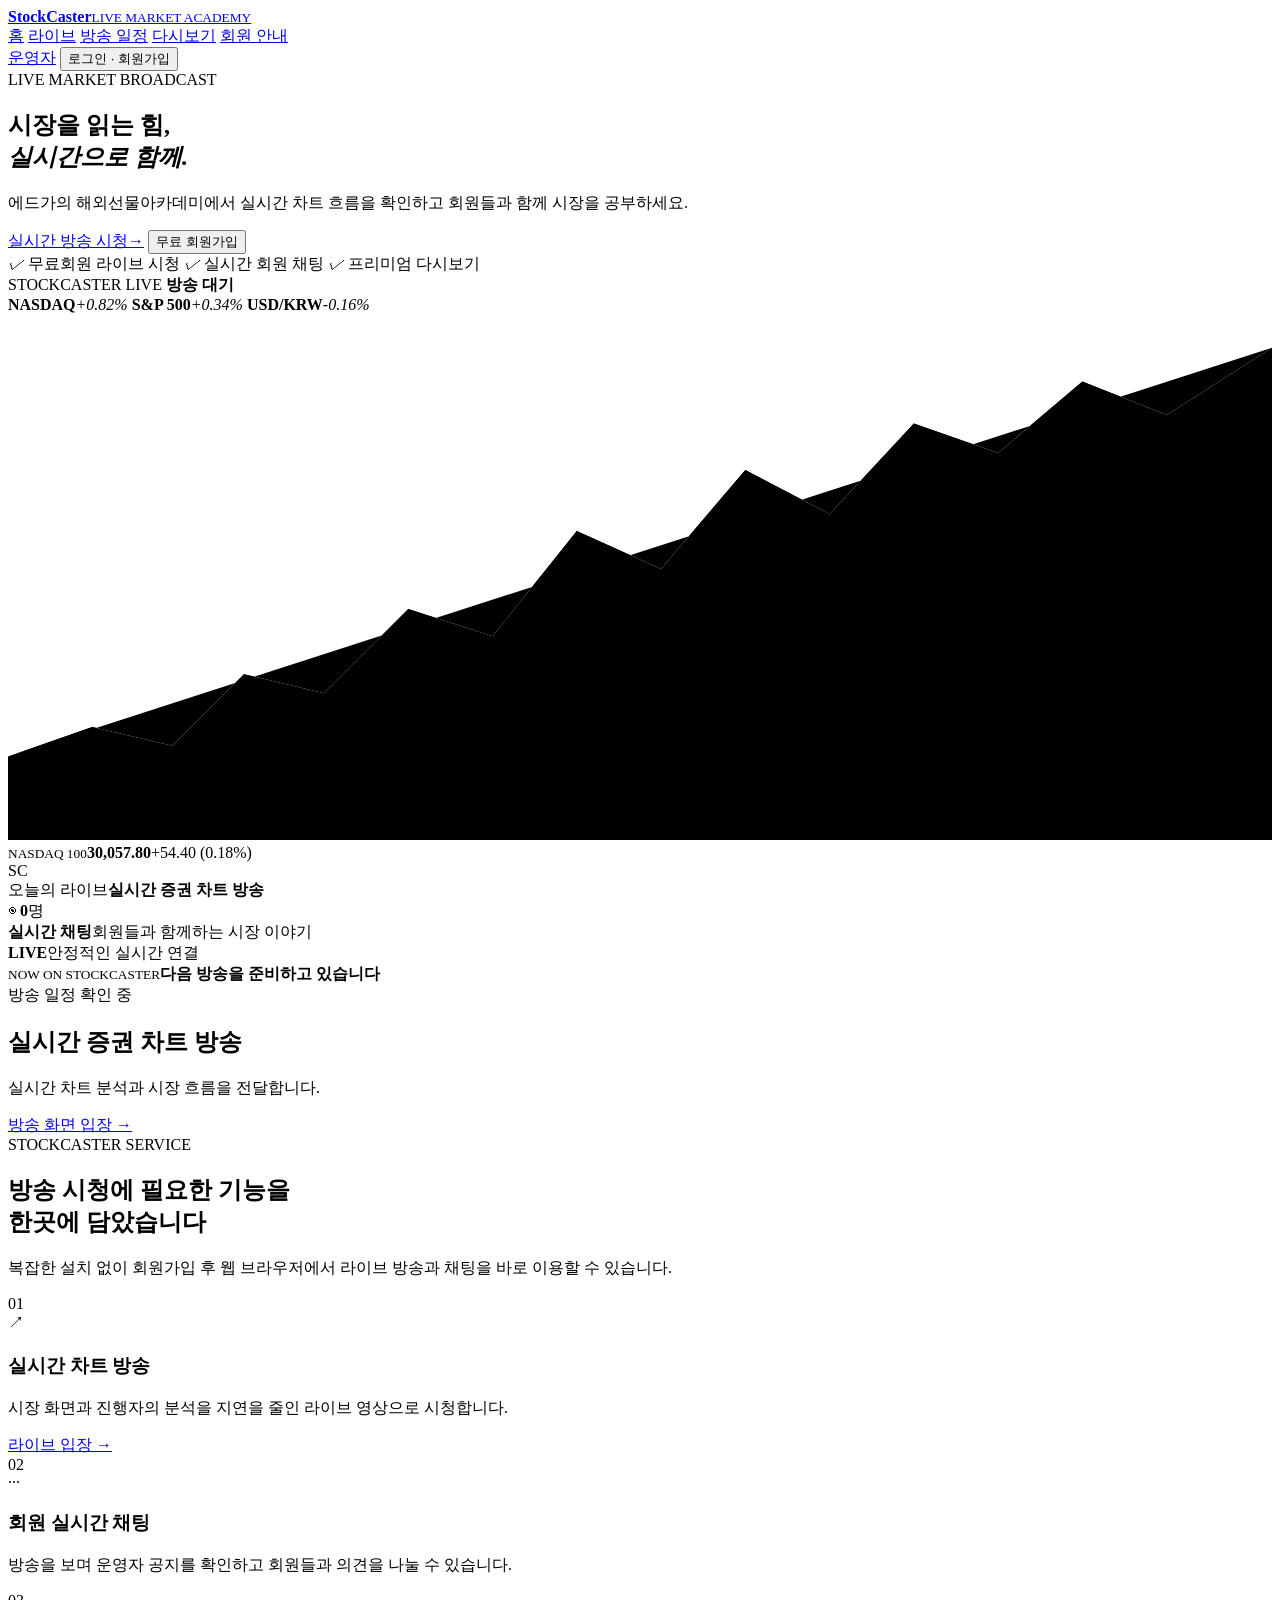
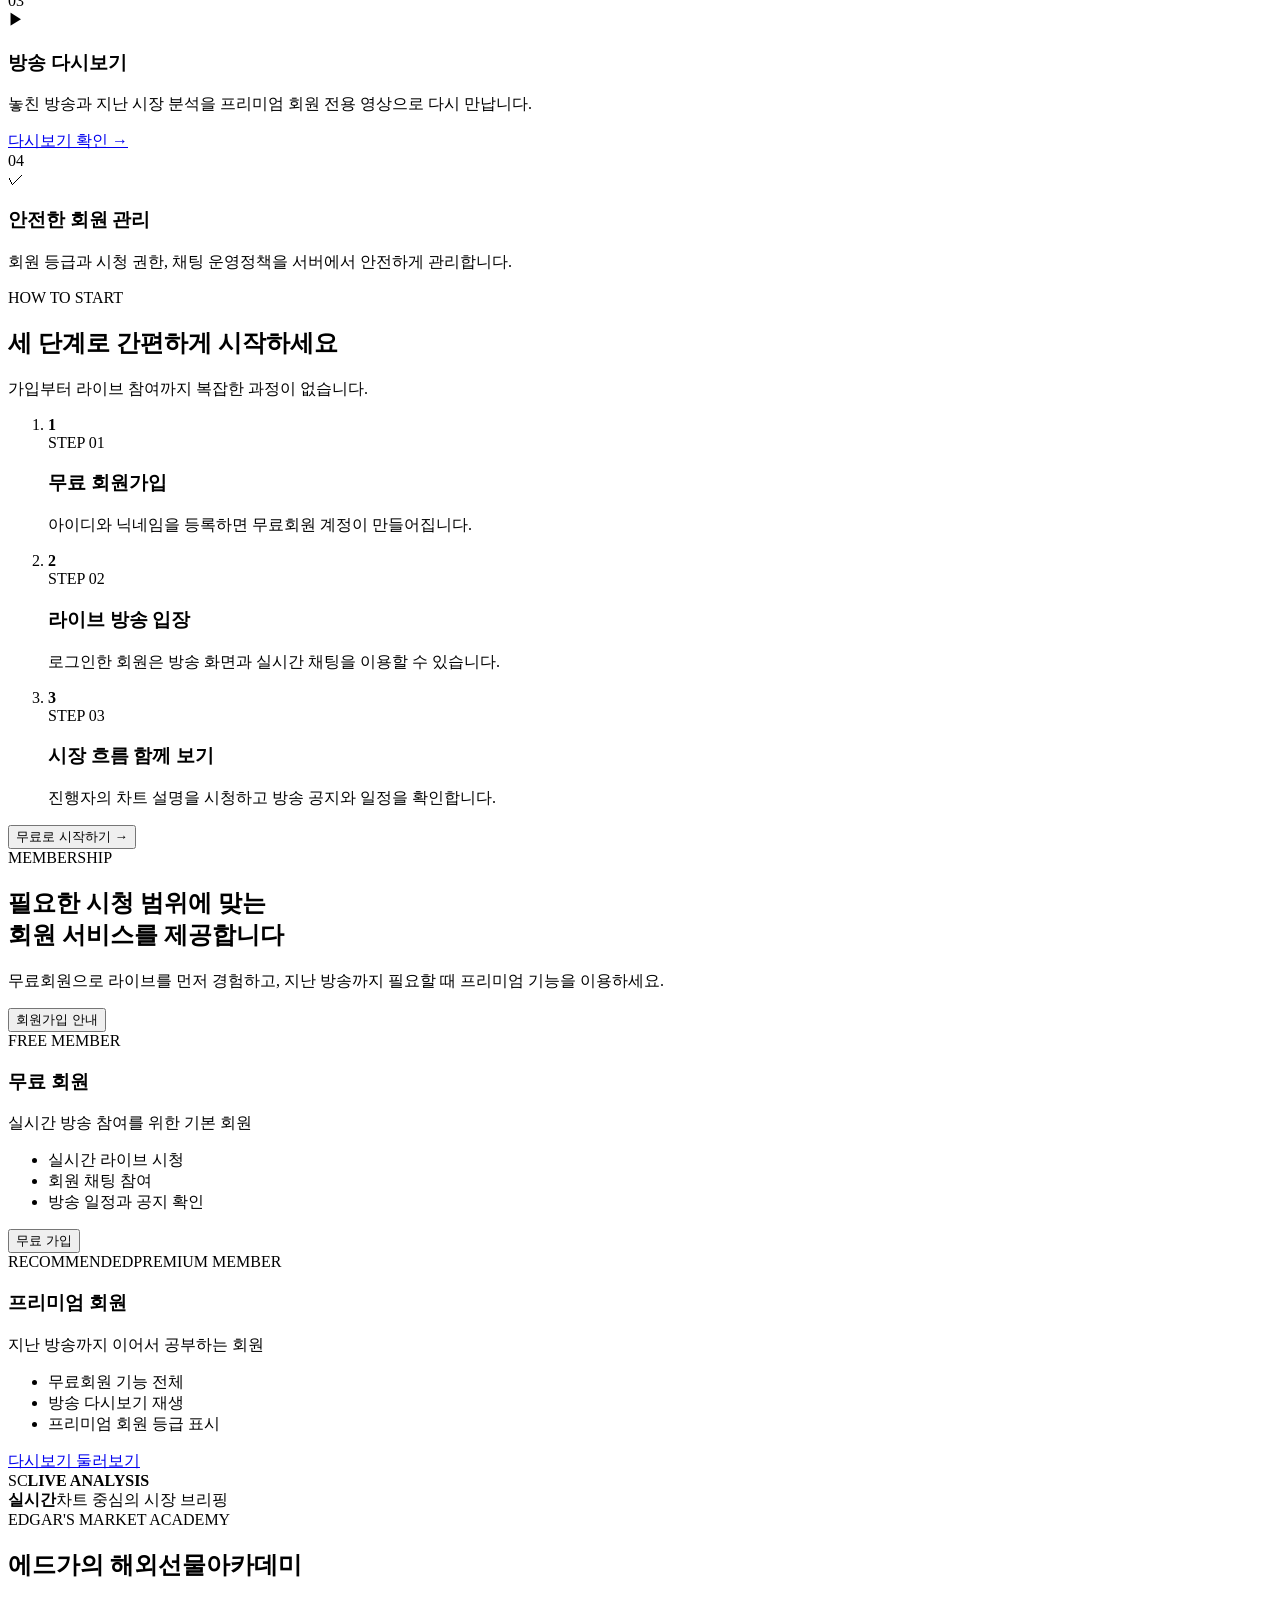
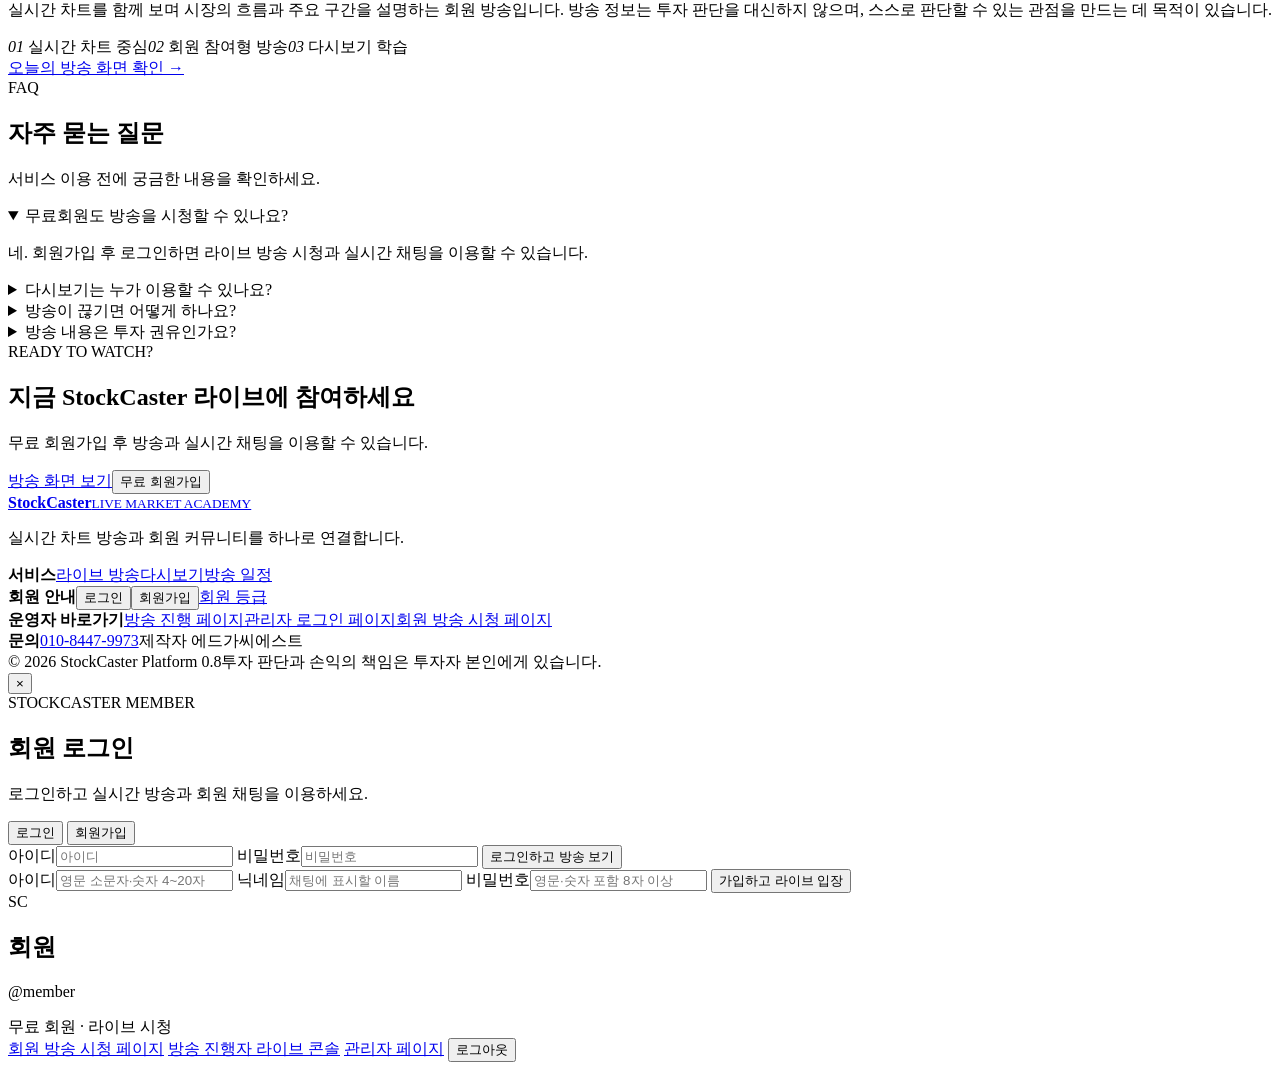
==== StockCasterPlatform/StockCasterPlatform/wwwroot/index.html @ 21820a6d "Initial StockCaster broadcasting platform" ====
<!doctype html>
<html lang="ko">
<head>
  <meta charset="utf-8">
  <meta name="viewport" content="width=device-width, initial-scale=1">
  <meta name="theme-color" content="#11142d">
  <meta name="description" content="실시간 시장 방송과 회원 채팅, 방송 다시보기를 제공하는 StockCaster 방송 플랫폼입니다.">
  <title>에드가의 해외선물아카데미 | StockCaster</title>
  <link rel="stylesheet" href="/styles.css?v=20260815.2" onerror="setTimeout(() => { this.href = '/styles.css?v=20260815.2&amp;retry=' + Date.now(); }, 1200)">
  <link rel="stylesheet" href="/landing.css">
  <script defer src="/ticker.js"></script>
  <script defer src="/landing.js"></script>
</head>
<body class="landing-body">
  <header class="site-header landing-header">
    <a class="brand" href="/" aria-label="StockCaster 홈">
      <span class="brand-mark" aria-hidden="true"><span class="chart-line"></span></span>
      <span><strong>StockCaster</strong><small>LIVE MARKET ACADEMY</small></span>
    </a>
    <nav class="top-nav landing-nav" aria-label="주요 메뉴">
      <a class="active" href="/">홈</a>
      <a href="/live">라이브</a>
      <a href="#broadcastSchedule">방송 일정</a>
      <a href="/replays">다시보기</a>
      <a href="#membership">회원 안내</a>
    </nav>
    <div class="landing-header-actions">
      <a class="operator-entry" href="/admin" title="관리자 로그인">운영자</a>
      <button id="memberButton" class="member-button landing-member-button" type="button">로그인 · 회원가입</button>
    </div>
  </header>

  <div class="risk-ticker landing-risk-ticker" role="note" aria-label="주요 공지">
    <div class="ticker-track"></div>
  </div>

  <main>
    <section class="landing-hero">
      <div class="landing-container hero-grid">
        <div class="hero-copy">
          <div class="hero-kicker"><i></i><span>LIVE MARKET BROADCAST</span></div>
          <h1>시장을 읽는 힘,<br><em>실시간으로 함께.</em></h1>
          <p>에드가의 해외선물아카데미에서 실시간 차트 흐름을 확인하고 회원들과 함께 시장을 공부하세요.</p>
          <div class="hero-actions">
            <a id="heroLiveButton" class="landing-button primary" href="/live"><span>실시간 방송 시청</span><b>→</b></a>
            <button id="heroJoinButton" class="landing-button secondary" type="button">무료 회원가입</button>
          </div>
          <div class="hero-trust">
            <span><i>✓</i> 무료회원 라이브 시청</span>
            <span><i>✓</i> 실시간 회원 채팅</span>
            <span><i>✓</i> 프리미엄 다시보기</span>
          </div>
        </div>

        <div class="market-preview" aria-label="StockCaster 방송 화면 미리보기">
          <div class="preview-glow"></div>
          <div class="preview-window">
            <div class="preview-toolbar">
              <div class="window-dots" aria-hidden="true"><i></i><i></i><i></i></div>
              <span>STOCKCASTER LIVE</span>
              <span id="heroLiveBadge" class="preview-live-badge"><i></i><b>방송 대기</b></span>
            </div>
            <div class="preview-market-row">
              <span><b>NASDAQ</b><em class="up">+0.82%</em></span>
              <span><b>S&amp;P 500</b><em class="up">+0.34%</em></span>
              <span><b>USD/KRW</b><em class="down">-0.16%</em></span>
            </div>
            <div class="preview-chart">
              <div class="chart-grid" aria-hidden="true"></div>
              <svg viewBox="0 0 600 250" preserveAspectRatio="none" aria-hidden="true">
                <defs>
                  <linearGradient id="chartArea" x1="0" y1="0" x2="0" y2="1">
                    <stop offset="0" stop-color="#7cf6d2" stop-opacity=".28"></stop>
                    <stop offset="1" stop-color="#7cf6d2" stop-opacity="0"></stop>
                  </linearGradient>
                  <linearGradient id="chartStroke" x1="0" y1="0" x2="1" y2="0">
                    <stop offset="0" stop-color="#7b68f7"></stop>
                    <stop offset="1" stop-color="#7cf6d2"></stop>
                  </linearGradient>
                </defs>
                <path class="chart-area" d="M0 210 L40 196 L78 205 L112 171 L150 180 L190 140 L230 153 L270 103 L310 121 L350 74 L390 95 L430 52 L470 66 L510 32 L550 48 L600 16 L600 250 L0 250 Z"></path>
                <path class="chart-stroke" d="M0 210 L40 196 L78 205 L112 171 L150 180 L190 140 L230 153 L270 103 L310 121 L350 74 L390 95 L430 52 L470 66 L510 32 L550 48 L600 16"></path>
              </svg>
              <div class="chart-value"><small>NASDAQ 100</small><strong>30,057.80</strong><span>+54.40 (0.18%)</span></div>
            </div>
            <div class="preview-program">
              <div class="host-avatar">SC</div>
              <div><span>오늘의 라이브</span><strong id="heroBroadcastTitle">실시간 증권 차트 방송</strong></div>
              <span class="preview-viewers">◉ <b id="heroViewerCount">0</b>명</span>
            </div>
          </div>
          <div class="floating-card chat"><i></i><span><b>실시간 채팅</b>회원들과 함께하는 시장 이야기</span></div>
          <div class="floating-card signal"><b>LIVE</b><span>안정적인 실시간 연결</span></div>
        </div>
      </div>
    </section>

    <section id="broadcastSchedule" class="landing-section live-summary-section">
      <div class="landing-container">
        <article class="live-summary-card">
          <div class="summary-status">
            <span id="landingStatusOrb" class="summary-orb"><i></i></span>
            <div><small>NOW ON STOCKCASTER</small><strong id="landingStatusText">다음 방송을 준비하고 있습니다</strong></div>
          </div>
          <div class="summary-program">
            <span id="landingSchedule">방송 일정 확인 중</span>
            <h2 id="landingBroadcastTitle">실시간 증권 차트 방송</h2>
            <p id="landingBroadcastDescription">실시간 차트 분석과 시장 흐름을 전달합니다.</p>
          </div>
          <a id="landingBroadcastButton" class="landing-button primary compact" href="/live">방송 화면 입장 <b>→</b></a>
        </article>
      </div>
    </section>

    <section id="service" class="landing-section service-section">
      <div class="landing-container">
        <div class="section-heading">
          <div><span>STOCKCASTER SERVICE</span><h2>방송 시청에 필요한 기능을<br>한곳에 담았습니다</h2></div>
          <p>복잡한 설치 없이 회원가입 후 웹 브라우저에서 라이브 방송과 채팅을 바로 이용할 수 있습니다.</p>
        </div>
        <div class="service-grid">
          <article class="service-card featured"><span class="service-number">01</span><div class="service-icon live-icon">↗</div><h3>실시간 차트 방송</h3><p>시장 화면과 진행자의 분석을 지연을 줄인 라이브 영상으로 시청합니다.</p><a href="/live">라이브 입장 →</a></article>
          <article class="service-card"><span class="service-number">02</span><div class="service-icon chat-icon">···</div><h3>회원 실시간 채팅</h3><p>방송을 보며 운영자 공지를 확인하고 회원들과 의견을 나눌 수 있습니다.</p></article>
          <article class="service-card"><span class="service-number">03</span><div class="service-icon replay-icon">▶</div><h3>방송 다시보기</h3><p>놓친 방송과 지난 시장 분석을 프리미엄 회원 전용 영상으로 다시 만납니다.</p><a href="/replays">다시보기 확인 →</a></article>
          <article class="service-card"><span class="service-number">04</span><div class="service-icon shield-icon">✓</div><h3>안전한 회원 관리</h3><p>회원 등급과 시청 권한, 채팅 운영정책을 서버에서 안전하게 관리합니다.</p></article>
        </div>
      </div>
    </section>

    <section class="landing-section journey-section">
      <div class="landing-container">
        <div class="section-heading centered"><span>HOW TO START</span><h2>세 단계로 간편하게 시작하세요</h2><p>가입부터 라이브 참여까지 복잡한 과정이 없습니다.</p></div>
        <ol class="journey-grid">
          <li><b>1</b><div><span>STEP 01</span><h3>무료 회원가입</h3><p>아이디와 닉네임을 등록하면 무료회원 계정이 만들어집니다.</p></div></li>
          <li><b>2</b><div><span>STEP 02</span><h3>라이브 방송 입장</h3><p>로그인한 회원은 방송 화면과 실시간 채팅을 이용할 수 있습니다.</p></div></li>
          <li><b>3</b><div><span>STEP 03</span><h3>시장 흐름 함께 보기</h3><p>진행자의 차트 설명을 시청하고 방송 공지와 일정을 확인합니다.</p></div></li>
        </ol>
        <button id="journeyJoinButton" class="landing-button primary journey-cta" type="button">무료로 시작하기 <b>→</b></button>
      </div>
    </section>

    <section id="membership" class="landing-section membership-section">
      <div class="landing-container membership-layout">
        <div class="membership-copy">
          <span>MEMBERSHIP</span>
          <h2>필요한 시청 범위에 맞는<br>회원 서비스를 제공합니다</h2>
          <p>무료회원으로 라이브를 먼저 경험하고, 지난 방송까지 필요할 때 프리미엄 기능을 이용하세요.</p>
          <button id="membershipJoinButton" class="landing-button light" type="button">회원가입 안내</button>
        </div>
        <div class="membership-cards">
          <article><span class="plan-name">FREE MEMBER</span><h3>무료 회원</h3><p>실시간 방송 참여를 위한 기본 회원</p><ul><li>실시간 라이브 시청</li><li>회원 채팅 참여</li><li>방송 일정과 공지 확인</li></ul><button class="plan-button" type="button" data-open-register>무료 가입</button></article>
          <article class="premium"><span class="recommended">RECOMMENDED</span><span class="plan-name">PREMIUM MEMBER</span><h3>프리미엄 회원</h3><p>지난 방송까지 이어서 공부하는 회원</p><ul><li>무료회원 기능 전체</li><li>방송 다시보기 재생</li><li>프리미엄 회원 등급 표시</li></ul><a class="plan-button" href="/replays">다시보기 둘러보기</a></article>
        </div>
      </div>
    </section>

    <section class="landing-section host-section">
      <div class="landing-container host-grid">
        <div class="host-visual" aria-hidden="true">
          <div class="host-screen"><span>SC</span><i></i><i></i><i></i><b>LIVE ANALYSIS</b></div>
          <div class="host-stat"><strong>실시간</strong><span>차트 중심의 시장 브리핑</span></div>
        </div>
        <div class="host-intro">
          <span>EDGAR'S MARKET ACADEMY</span>
          <h2>에드가의 해외선물아카데미</h2>
          <p>실시간 차트를 함께 보며 시장의 흐름과 주요 구간을 설명하는 회원 방송입니다. 방송 정보는 투자 판단을 대신하지 않으며, 스스로 판단할 수 있는 관점을 만드는 데 목적이 있습니다.</p>
          <div class="host-points"><span><i>01</i> 실시간 차트 중심</span><span><i>02</i> 회원 참여형 방송</span><span><i>03</i> 다시보기 학습</span></div>
          <a class="text-link" href="/live">오늘의 방송 화면 확인 →</a>
        </div>
      </div>
    </section>

    <section class="landing-section faq-section">
      <div class="landing-container faq-layout">
        <div><span>FAQ</span><h2>자주 묻는 질문</h2><p>서비스 이용 전에 궁금한 내용을 확인하세요.</p></div>
        <div class="faq-list">
          <details open><summary>무료회원도 방송을 시청할 수 있나요?</summary><p>네. 회원가입 후 로그인하면 라이브 방송 시청과 실시간 채팅을 이용할 수 있습니다.</p></details>
          <details><summary>다시보기는 누가 이용할 수 있나요?</summary><p>다시보기 영상 재생은 프리미엄 회원과 운영자에게 제공됩니다.</p></details>
          <details><summary>방송이 끊기면 어떻게 하나요?</summary><p>방송 화면이 자동으로 다시 연결합니다. 계속 재생되지 않으면 방송 상태 확인 버튼을 눌러 주세요.</p></details>
          <details><summary>방송 내용은 투자 권유인가요?</summary><p>아닙니다. 모든 방송과 자료는 투자 참고 및 교육 목적이며 수익을 보장하지 않습니다.</p></details>
        </div>
      </div>
    </section>

    <section class="landing-cta-section">
      <div class="landing-container landing-cta-card">
        <div><span>READY TO WATCH?</span><h2>지금 StockCaster 라이브에 참여하세요</h2><p>무료 회원가입 후 방송과 실시간 채팅을 이용할 수 있습니다.</p></div>
        <div><a class="landing-button light" href="/live">방송 화면 보기</a><button id="bottomJoinButton" class="landing-button outline-light" type="button">무료 회원가입</button></div>
      </div>
    </section>
  </main>

  <footer class="landing-footer">
    <div class="landing-container footer-grid">
      <div><a class="brand" href="/"><span class="brand-mark"><span class="chart-line"></span></span><span><strong>StockCaster</strong><small>LIVE MARKET ACADEMY</small></span></a><p>실시간 차트 방송과 회원 커뮤니티를 하나로 연결합니다.</p></div>
      <div class="footer-links"><strong>서비스</strong><a href="/live">라이브 방송</a><a href="/replays">다시보기</a><a href="#broadcastSchedule">방송 일정</a></div>
      <div class="footer-links"><strong>회원 안내</strong><button type="button" data-open-login>로그인</button><button type="button" data-open-register>회원가입</button><a href="#membership">회원 등급</a></div>
      <div class="footer-links operator-footer-links"><strong>운영자 바로가기</strong><a href="/studio">방송 진행 페이지</a><a href="/admin">관리자 로그인 페이지</a><a href="/live">회원 방송 시청 페이지</a></div>
      <div class="footer-contact"><strong>문의</strong><a href="tel:01084479973">010-8447-9973</a><span>제작자 에드가씨에스트</span></div>
    </div>
    <div class="landing-container footer-bottom"><span>© 2026 StockCaster Platform 0.8</span><span>투자 판단과 손익의 책임은 투자자 본인에게 있습니다.</span></div>
  </footer>

  <div id="authModal" class="modal-backdrop hidden" aria-hidden="true">
    <section class="auth-modal landing-auth-modal" role="dialog" aria-modal="true" aria-labelledby="authTitle">
      <button id="authCloseButton" class="modal-close" type="button" aria-label="닫기">×</button>

      <div id="authForms">
        <div class="eyebrow">STOCKCASTER MEMBER</div>
        <h2 id="authTitle">회원 로그인</h2>
        <p class="auth-description">로그인하고 실시간 방송과 회원 채팅을 이용하세요.</p>
        <div class="auth-tabs">
          <button class="active" type="button" data-auth-tab="login">로그인</button>
          <button type="button" data-auth-tab="register">회원가입</button>
        </div>
        <form id="loginForm" class="auth-form">
          <label><span>아이디</span><input id="loginUsername" required autocomplete="username" placeholder="아이디"></label>
          <label><span>비밀번호</span><input id="loginPassword" type="password" required autocomplete="current-password" placeholder="비밀번호"></label>
          <button class="primary-button" type="submit">로그인하고 방송 보기</button>
        </form>
        <form id="registerForm" class="auth-form hidden">
          <label><span>아이디</span><input id="registerUsername" required minlength="4" maxlength="20" autocomplete="username" placeholder="영문 소문자·숫자 4~20자"></label>
          <label><span>닉네임</span><input id="registerDisplayName" required minlength="2" maxlength="20" autocomplete="nickname" placeholder="채팅에 표시할 이름"></label>
          <label><span>비밀번호</span><input id="registerPassword" type="password" required minlength="8" autocomplete="new-password" placeholder="영문·숫자 포함 8자 이상"></label>
          <button class="primary-button" type="submit">가입하고 라이브 입장</button>
        </form>
        <div id="authError" class="form-error hidden" role="alert"></div>
      </div>

      <div id="accountPanel" class="account-panel hidden">
        <div id="accountAvatar" class="account-avatar">SC</div>
        <h2 id="accountName">회원</h2>
        <p id="accountUsername">@member</p>
        <div id="accountTier" class="account-tier">무료 회원 · 라이브 시청</div>
        <a class="admin-link" href="/live">회원 방송 시청 페이지</a>
        <a id="studioLink" class="admin-link hidden" href="/studio">방송 진행자 라이브 콘솔</a>
        <a id="adminLink" class="admin-link hidden" href="/admin">관리자 페이지</a>
        <button id="logoutButton" class="secondary-button" type="button">로그아웃</button>
      </div>
    </section>
  </div>
</body>
</html>
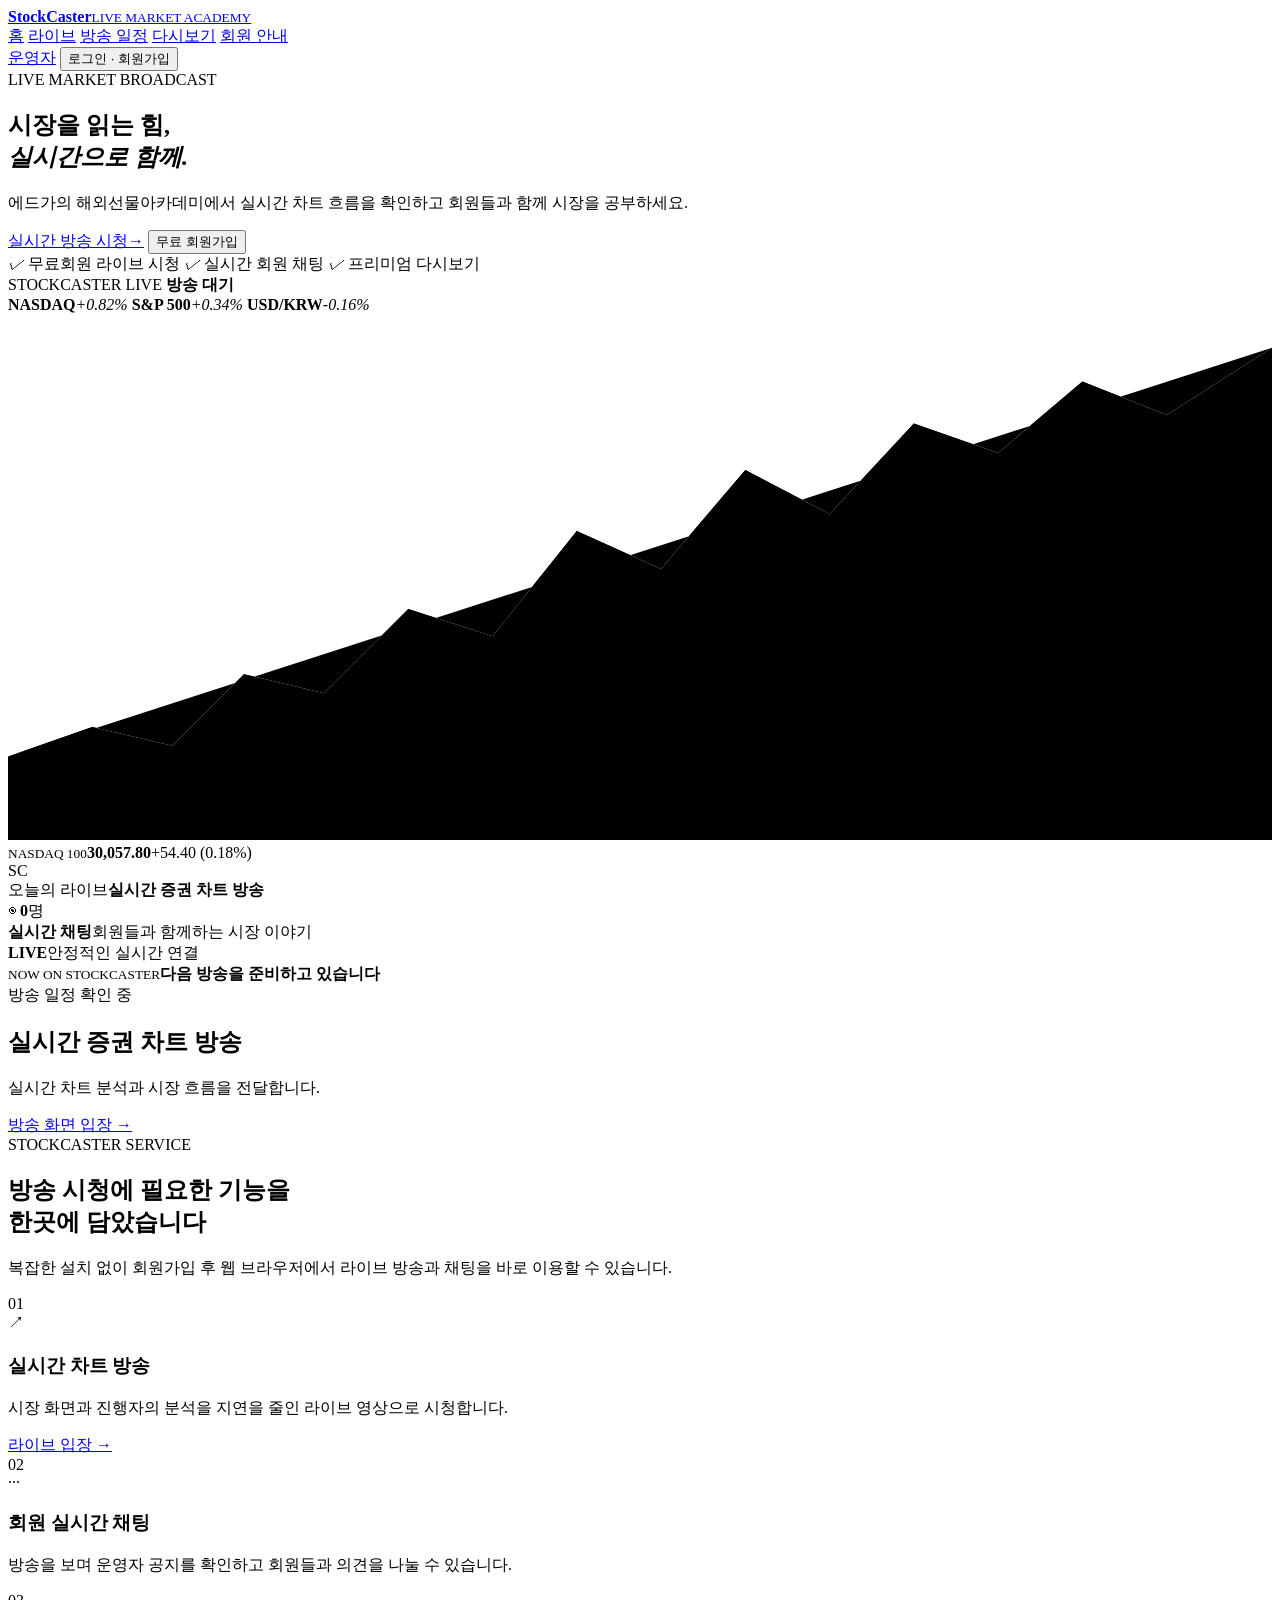
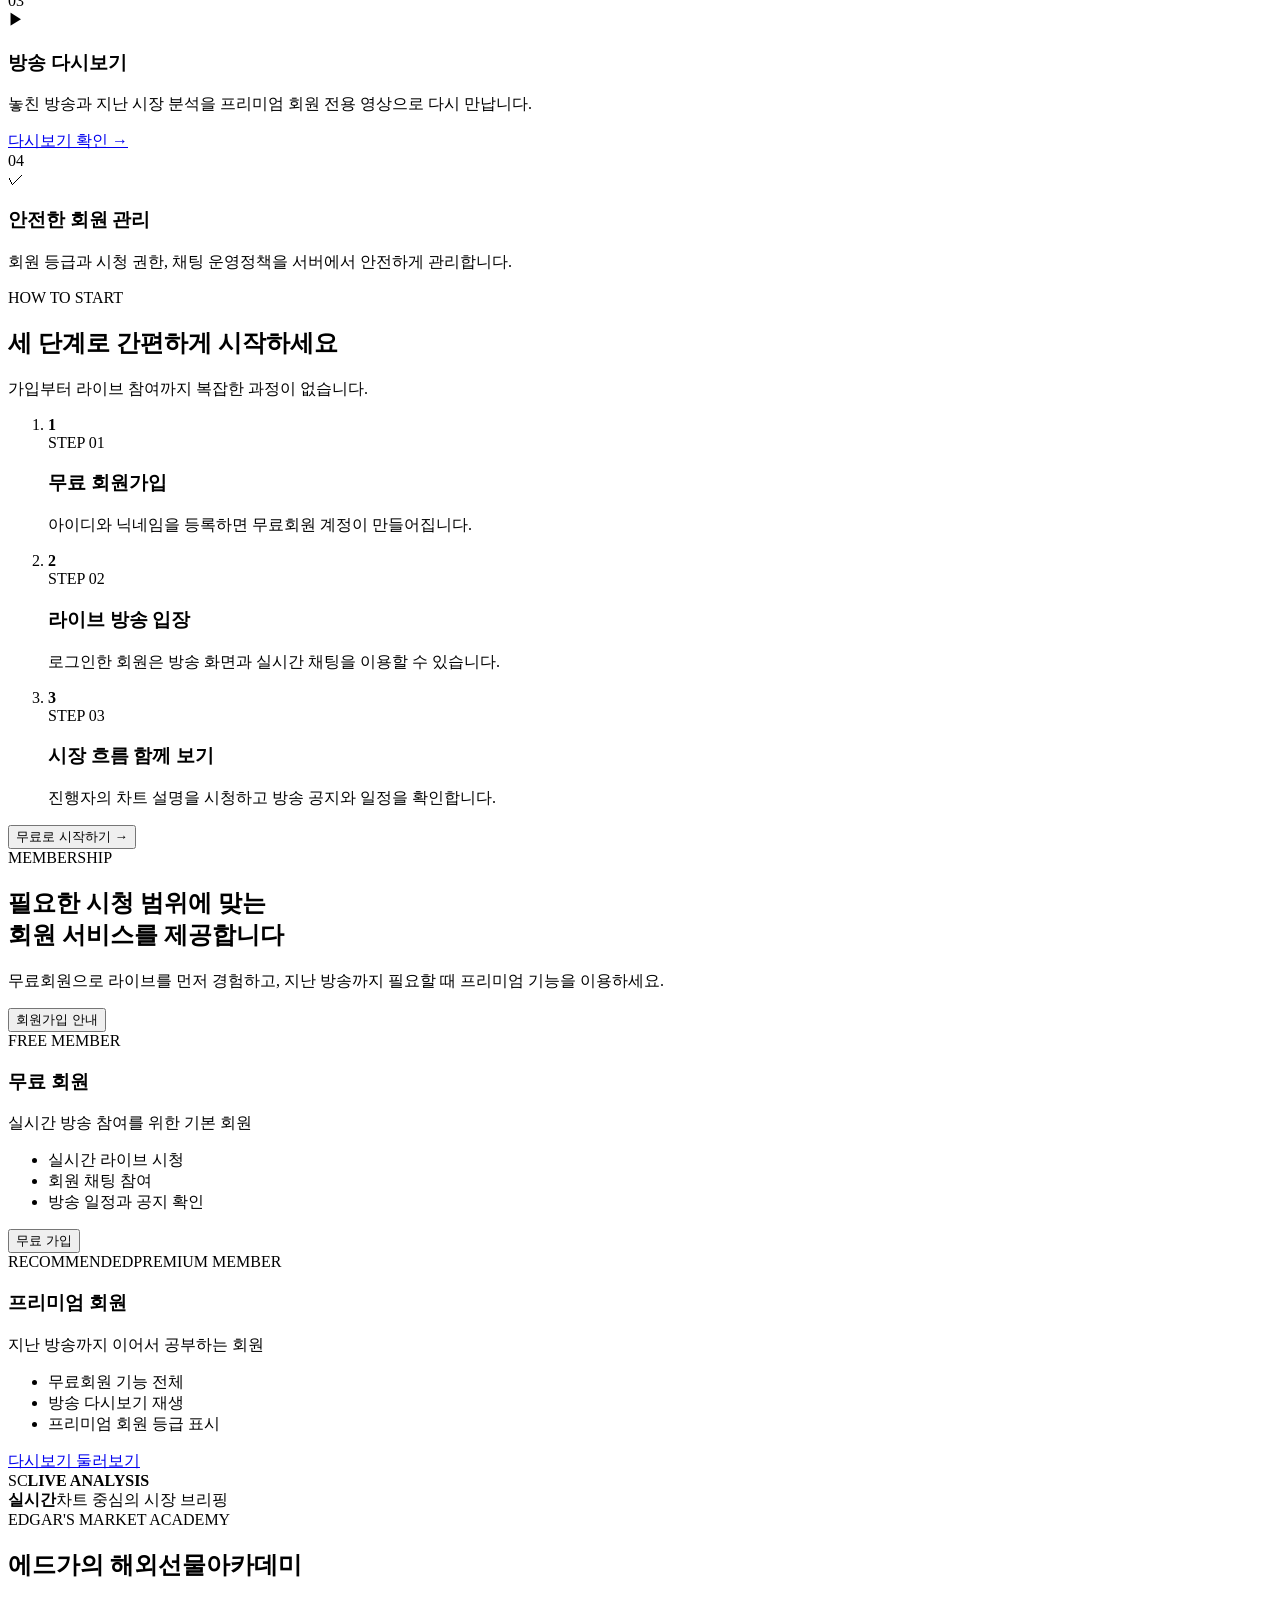
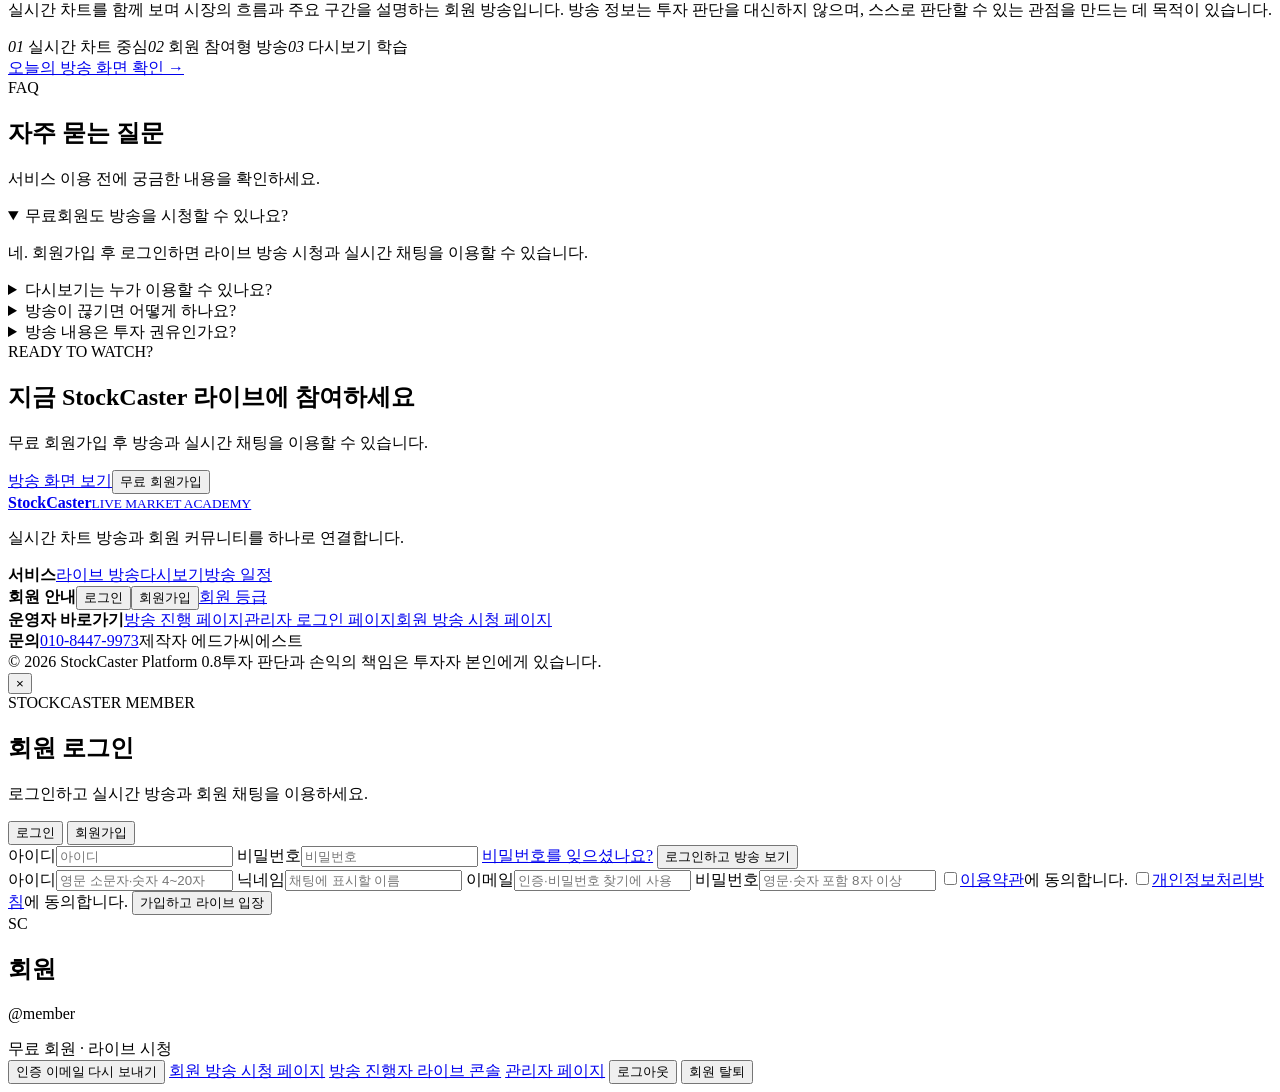
==== commit f8c63446: "Add account security moderation and notifications" ====
--- a/StockCasterPlatform/StockCasterPlatform/wwwroot/index.html
+++ b/StockCasterPlatform/StockCasterPlatform/wwwroot/index.html
@@ -216,12 +216,16 @@
         <form id="loginForm" class="auth-form">
           <label><span>아이디</span><input id="loginUsername" required autocomplete="username" placeholder="아이디"></label>
           <label><span>비밀번호</span><input id="loginPassword" type="password" required autocomplete="current-password" placeholder="비밀번호"></label>
+          <a class="auth-help-link" href="/forgot-password.html">비밀번호를 잊으셨나요?</a>
           <button class="primary-button" type="submit">로그인하고 방송 보기</button>
         </form>
         <form id="registerForm" class="auth-form hidden">
           <label><span>아이디</span><input id="registerUsername" required minlength="4" maxlength="20" autocomplete="username" placeholder="영문 소문자·숫자 4~20자"></label>
           <label><span>닉네임</span><input id="registerDisplayName" required minlength="2" maxlength="20" autocomplete="nickname" placeholder="채팅에 표시할 이름"></label>
+          <label><span>이메일</span><input id="registerEmail" type="email" required autocomplete="email" placeholder="인증·비밀번호 찾기에 사용"></label>
           <label><span>비밀번호</span><input id="registerPassword" type="password" required minlength="8" autocomplete="new-password" placeholder="영문·숫자 포함 8자 이상"></label>
+          <label class="consent-check"><input id="registerTerms" type="checkbox" required><span><a href="/terms.html" target="_blank" rel="noopener">이용약관</a>에 동의합니다.</span></label>
+          <label class="consent-check"><input id="registerPrivacy" type="checkbox" required><span><a href="/privacy.html" target="_blank" rel="noopener">개인정보처리방침</a>에 동의합니다.</span></label>
           <button class="primary-button" type="submit">가입하고 라이브 입장</button>
         </form>
         <div id="authError" class="form-error hidden" role="alert"></div>
@@ -232,10 +236,12 @@
         <h2 id="accountName">회원</h2>
         <p id="accountUsername">@member</p>
         <div id="accountTier" class="account-tier">무료 회원 · 라이브 시청</div>
+        <button id="resendVerificationButton" class="secondary-button hidden" type="button">인증 이메일 다시 보내기</button>
         <a class="admin-link" href="/live">회원 방송 시청 페이지</a>
         <a id="studioLink" class="admin-link hidden" href="/studio">방송 진행자 라이브 콘솔</a>
         <a id="adminLink" class="admin-link hidden" href="/admin">관리자 페이지</a>
         <button id="logoutButton" class="secondary-button" type="button">로그아웃</button>
+        <button id="withdrawButton" class="text-danger-button" type="button">회원 탈퇴</button>
       </div>
     </section>
   </div>
